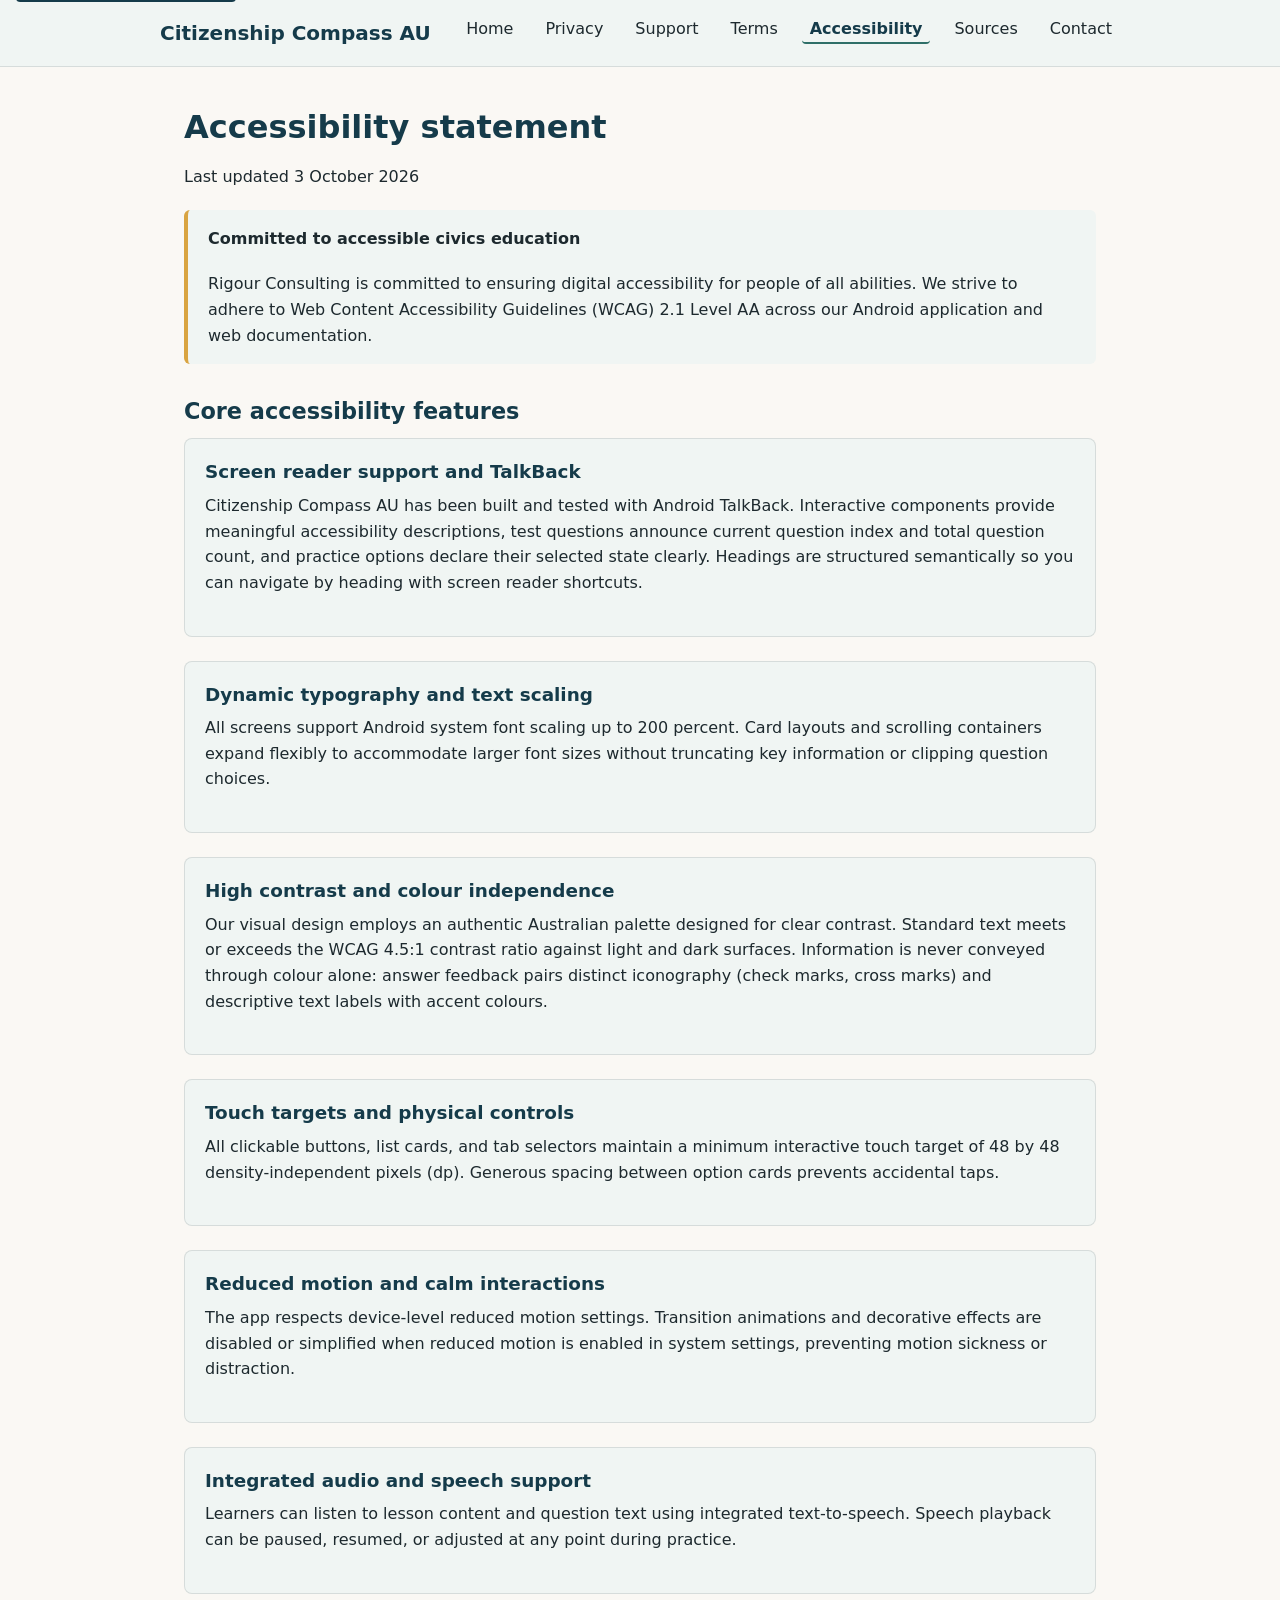
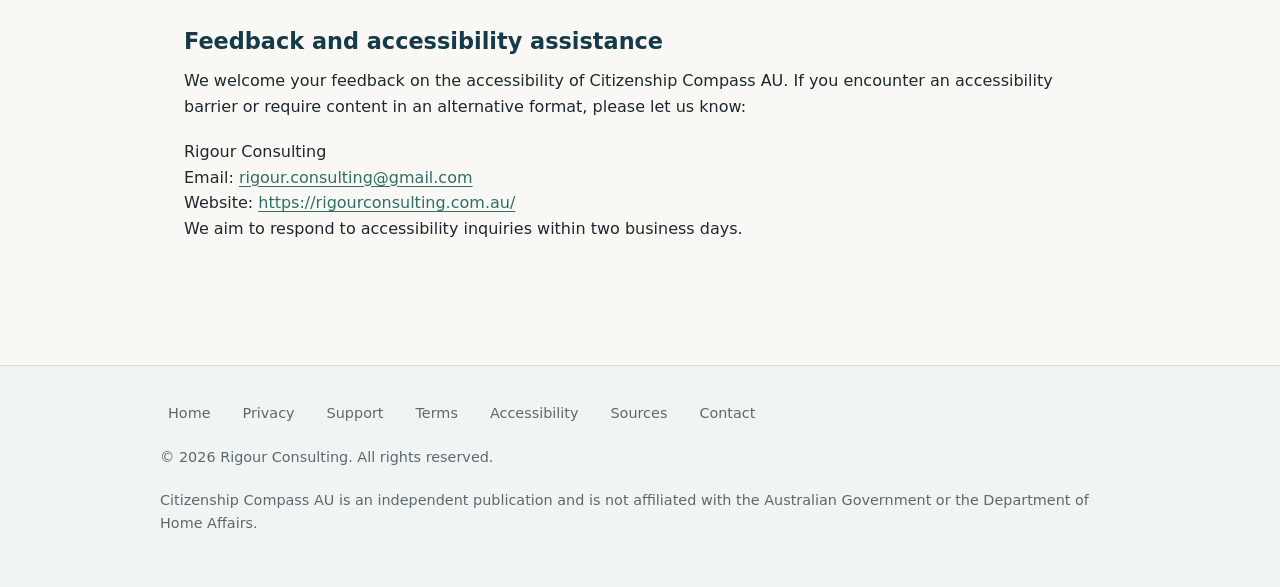
==== accessibility/index.html @ 181355ba "Initial release of Citizenship Compass AU public pages" ====
<!DOCTYPE html>
<html lang="en-AU">
<head>
  <meta charset="utf-8">
  <meta name="viewport" content="width=device-width, initial-scale=1.0">
  <meta name="description" content="Accessibility statement and conformance details for Citizenship Compass AU.">
  <title>Accessibility statement | Citizenship Compass AU</title>
  <link rel="stylesheet" href="../assets/site.css">
</head>
<body>
  <a href="#main-content" class="skip-link">Skip to main content</a>
  
  <header>
    <div class="nav-container">
      <a href="../index.html" class="brand" aria-label="Citizenship Compass AU home">
        <span>Citizenship Compass AU</span>
      </a>
      <nav aria-label="Primary navigation">
        <ul>
          <li><a href="../index.html">Home</a></li>
          <li><a href="../privacy/">Privacy</a></li>
          <li><a href="../support/">Support</a></li>
          <li><a href="../terms/">Terms</a></li>
          <li><a href="../accessibility/" aria-current="page">Accessibility</a></li>
          <li><a href="../sources/">Sources</a></li>
          <li><a href="../contact/">Contact</a></li>
        </ul>
      </nav>
    </div>
  </header>

  <main id="main-content">
    <h1>Accessibility statement</h1>
    <p>Last updated 3 October 2026</p>

    <div class="notice-banner" role="region" aria-label="Accessibility commitment">
      <p><strong>Committed to accessible civics education</strong></p>
      <p>Rigour Consulting is committed to ensuring digital accessibility for people of all abilities. We strive to adhere to Web Content Accessibility Guidelines (WCAG) 2.1 Level AA across our Android application and web documentation.</p>
    </div>

    <h2>Core accessibility features</h2>

    <article class="card" style="margin-bottom: 1.5rem;">
      <h3>Screen reader support and TalkBack</h3>
      <p>Citizenship Compass AU has been built and tested with Android TalkBack. Interactive components provide meaningful accessibility descriptions, test questions announce current question index and total question count, and practice options declare their selected state clearly. Headings are structured semantically so you can navigate by heading with screen reader shortcuts.</p>
    </article>

    <article class="card" style="margin-bottom: 1.5rem;">
      <h3>Dynamic typography and text scaling</h3>
      <p>All screens support Android system font scaling up to 200 percent. Card layouts and scrolling containers expand flexibly to accommodate larger font sizes without truncating key information or clipping question choices.</p>
    </article>

    <article class="card" style="margin-bottom: 1.5rem;">
      <h3>High contrast and colour independence</h3>
      <p>Our visual design employs an authentic Australian palette designed for clear contrast. Standard text meets or exceeds the WCAG 4.5:1 contrast ratio against light and dark surfaces. Information is never conveyed through colour alone: answer feedback pairs distinct iconography (check marks, cross marks) and descriptive text labels with accent colours.</p>
    </article>

    <article class="card" style="margin-bottom: 1.5rem;">
      <h3>Touch targets and physical controls</h3>
      <p>All clickable buttons, list cards, and tab selectors maintain a minimum interactive touch target of 48 by 48 density-independent pixels (dp). Generous spacing between option cards prevents accidental taps.</p>
    </article>

    <article class="card" style="margin-bottom: 1.5rem;">
      <h3>Reduced motion and calm interactions</h3>
      <p>The app respects device-level reduced motion settings. Transition animations and decorative effects are disabled or simplified when reduced motion is enabled in system settings, preventing motion sickness or distraction.</p>
    </article>

    <article class="card" style="margin-bottom: 1.5rem;">
      <h3>Integrated audio and speech support</h3>
      <p>Learners can listen to lesson content and question text using integrated text-to-speech. Speech playback can be paused, resumed, or adjusted at any point during practice.</p>
    </article>

    <h2>Feedback and accessibility assistance</h2>
    <p>We welcome your feedback on the accessibility of Citizenship Compass AU. If you encounter an accessibility barrier or require content in an alternative format, please let us know:</p>
    <p>
      Rigour Consulting<br>
      Email: <a href="mailto:rigour.consulting@gmail.com">rigour.consulting@gmail.com</a><br>
      Website: <a href="https://rigourconsulting.com.au/">https://rigourconsulting.com.au/</a><br>
      We aim to respond to accessibility inquiries within two business days.
    </p>
  </main>

  <footer>
    <div class="footer-container">
      <nav class="footer-nav" aria-label="Footer navigation">
        <a href="../index.html">Home</a>
        <a href="../privacy/">Privacy</a>
        <a href="../support/">Support</a>
        <a href="../terms/">Terms</a>
        <a href="../accessibility/">Accessibility</a>
        <a href="../sources/">Sources</a>
        <a href="../contact/">Contact</a>
      </nav>
      <p>&copy; 2026 Rigour Consulting. All rights reserved.</p>
      <p>Citizenship Compass AU is an independent publication and is not affiliated with the Australian Government or the Department of Home Affairs.</p>
    </div>
  </footer>
</body>
</html>
---- assets/site.css ----
:root {
  --harbour: #153B4A;
  --eucalyptus: #2F6F68;
  --wattle: #D9A441;
  --canvas: #FAF8F4;
  --soft-surface: #F0F5F3;
  --ink: #1D292E;
  --muted: #5B696F;
  --success: #2B6E4F;
  --error: #B3261E;
  --clay: #C96D50;
  --border: rgba(29, 41, 46, 0.12);
  --focus-ring: #153B4A;
}

@media (prefers-color-scheme: dark) {
  :root {
    --canvas: #0F1F26;
    --soft-surface: #172A32;
    --ink: #E5ECE9;
    --muted: #95A5AC;
    --border: rgba(229, 236, 233, 0.15);
    --focus-ring: #D9A441;
  }
}

*, *::before, *::after {
  box-sizing: border-box;
}

body {
  margin: 0;
  padding: 0;
  font-family: system-ui, -apple-system, BlinkMacSystemFont, "Segoe UI", Roboto, "Helvetica Neue", Arial, sans-serif;
  font-size: 1rem;
  line-height: 1.6;
  color: var(--ink);
  background-color: var(--canvas);
}

.skip-link {
  position: absolute;
  top: -40px;
  left: 1rem;
  background: var(--harbour);
  color: #FFFFFF;
  padding: 0.5rem 1rem;
  border-radius: 4px;
  z-index: 1000;
  text-decoration: none;
  font-weight: 600;
  transition: top 0.2s ease;
}

.skip-link:focus {
  top: 1rem;
}

header {
  background-color: var(--soft-surface);
  border-bottom: 1px solid var(--border);
  padding: 1rem 1.5rem;
}

.nav-container {
  max-width: 960px;
  margin: 0 auto;
  display: flex;
  flex-wrap: wrap;
  justify-content: space-between;
  align-items: center;
  gap: 1rem;
}

.brand {
  font-size: 1.25rem;
  font-weight: 700;
  color: var(--harbour);
  text-decoration: none;
  display: flex;
  align-items: center;
  gap: 0.5rem;
}

@media (prefers-color-scheme: dark) {
  .brand {
    color: var(--ink);
  }
}

nav ul {
  list-style: none;
  margin: 0;
  padding: 0;
  display: flex;
  flex-wrap: wrap;
  gap: 1rem;
}

nav a {
  color: var(--ink);
  text-decoration: none;
  font-weight: 500;
  padding: 0.25rem 0.5rem;
  border-radius: 4px;
}

nav a:hover, nav a:focus {
  color: var(--eucalyptus);
  background-color: rgba(47, 111, 104, 0.08);
  outline: 2px solid var(--focus-ring);
}

nav a[aria-current="page"] {
  color: var(--harbour);
  font-weight: 700;
  border-bottom: 2px solid var(--eucalyptus);
}

@media (prefers-color-scheme: dark) {
  nav a[aria-current="page"] {
    color: var(--wattle);
  }
}

main {
  max-width: 960px;
  margin: 0 auto;
  padding: 2.5rem 1.5rem;
}

h1 {
  font-size: 2rem;
  line-height: 1.3;
  color: var(--harbour);
  margin-top: 0;
  margin-bottom: 1rem;
}

@media (prefers-color-scheme: dark) {
  h1 {
    color: var(--ink);
  }
}

h2 {
  font-size: 1.4rem;
  line-height: 1.35;
  color: var(--harbour);
  margin-top: 2rem;
  margin-bottom: 0.75rem;
}

@media (prefers-color-scheme: dark) {
  h2 {
    color: var(--ink);
  }
}

h3 {
  font-size: 1.15rem;
  line-height: 1.4;
  margin-top: 1.5rem;
  margin-bottom: 0.5rem;
}

p, ul, ol {
  margin-top: 0;
  margin-bottom: 1.25rem;
}

ul, ol {
  padding-left: 1.5rem;
}

li {
  margin-bottom: 0.5rem;
}

a {
  color: var(--eucalyptus);
  text-decoration: underline;
  text-underline-offset: 3px;
}

a:hover, a:focus {
  color: var(--harbour);
  outline: 2px solid var(--focus-ring);
}

@media (prefers-color-scheme: dark) {
  a {
    color: #4DB3A6;
  }
  a:hover, a:focus {
    color: var(--wattle);
  }
}

.notice-banner {
  background-color: var(--soft-surface);
  border-left: 4px solid var(--wattle);
  border-radius: 6px;
  padding: 1rem 1.25rem;
  margin-bottom: 2rem;
}

.notice-banner p:last-child {
  margin-bottom: 0;
}

.card-grid {
  display: grid;
  grid-template-columns: repeat(auto-fit, minmax(280px, 1fr));
  gap: 1.25rem;
  margin: 1.5rem 0;
}

.card {
  background-color: var(--soft-surface);
  border: 1px solid var(--border);
  border-radius: 8px;
  padding: 1.25rem;
}

.card h3 {
  margin-top: 0;
  color: var(--harbour);
}

@media (prefers-color-scheme: dark) {
  .card h3 {
    color: var(--ink);
  }
}

.meta-pill {
  display: inline-block;
  background-color: rgba(47, 111, 104, 0.12);
  color: var(--eucalyptus);
  padding: 0.2rem 0.6rem;
  border-radius: 12px;
  font-size: 0.85rem;
  font-weight: 600;
  margin-bottom: 0.75rem;
}

@media (prefers-color-scheme: dark) {
  .meta-pill {
    background-color: rgba(77, 179, 166, 0.2);
    color: #4DB3A6;
  }
}

footer {
  background-color: var(--soft-surface);
  border-top: 1px solid var(--border);
  padding: 2rem 1.5rem;
  margin-top: 4rem;
  font-size: 0.9rem;
  color: var(--muted);
}

.footer-container {
  max-width: 960px;
  margin: 0 auto;
}

.footer-nav {
  display: flex;
  flex-wrap: wrap;
  gap: 1rem;
  margin-bottom: 1rem;
}

.footer-nav a {
  color: var(--muted);
  text-decoration: none;
}

.footer-nav a:hover, .footer-nav a:focus {
  color: var(--ink);
  text-decoration: underline;
}

@media (prefers-reduced-motion: reduce) {
  *, *::before, *::after {
    animation-duration: 0.01ms !important;
    animation-iteration-count: 1 !important;
    transition-duration: 0.01ms !important;
    scroll-behavior: auto !important;
  }
}
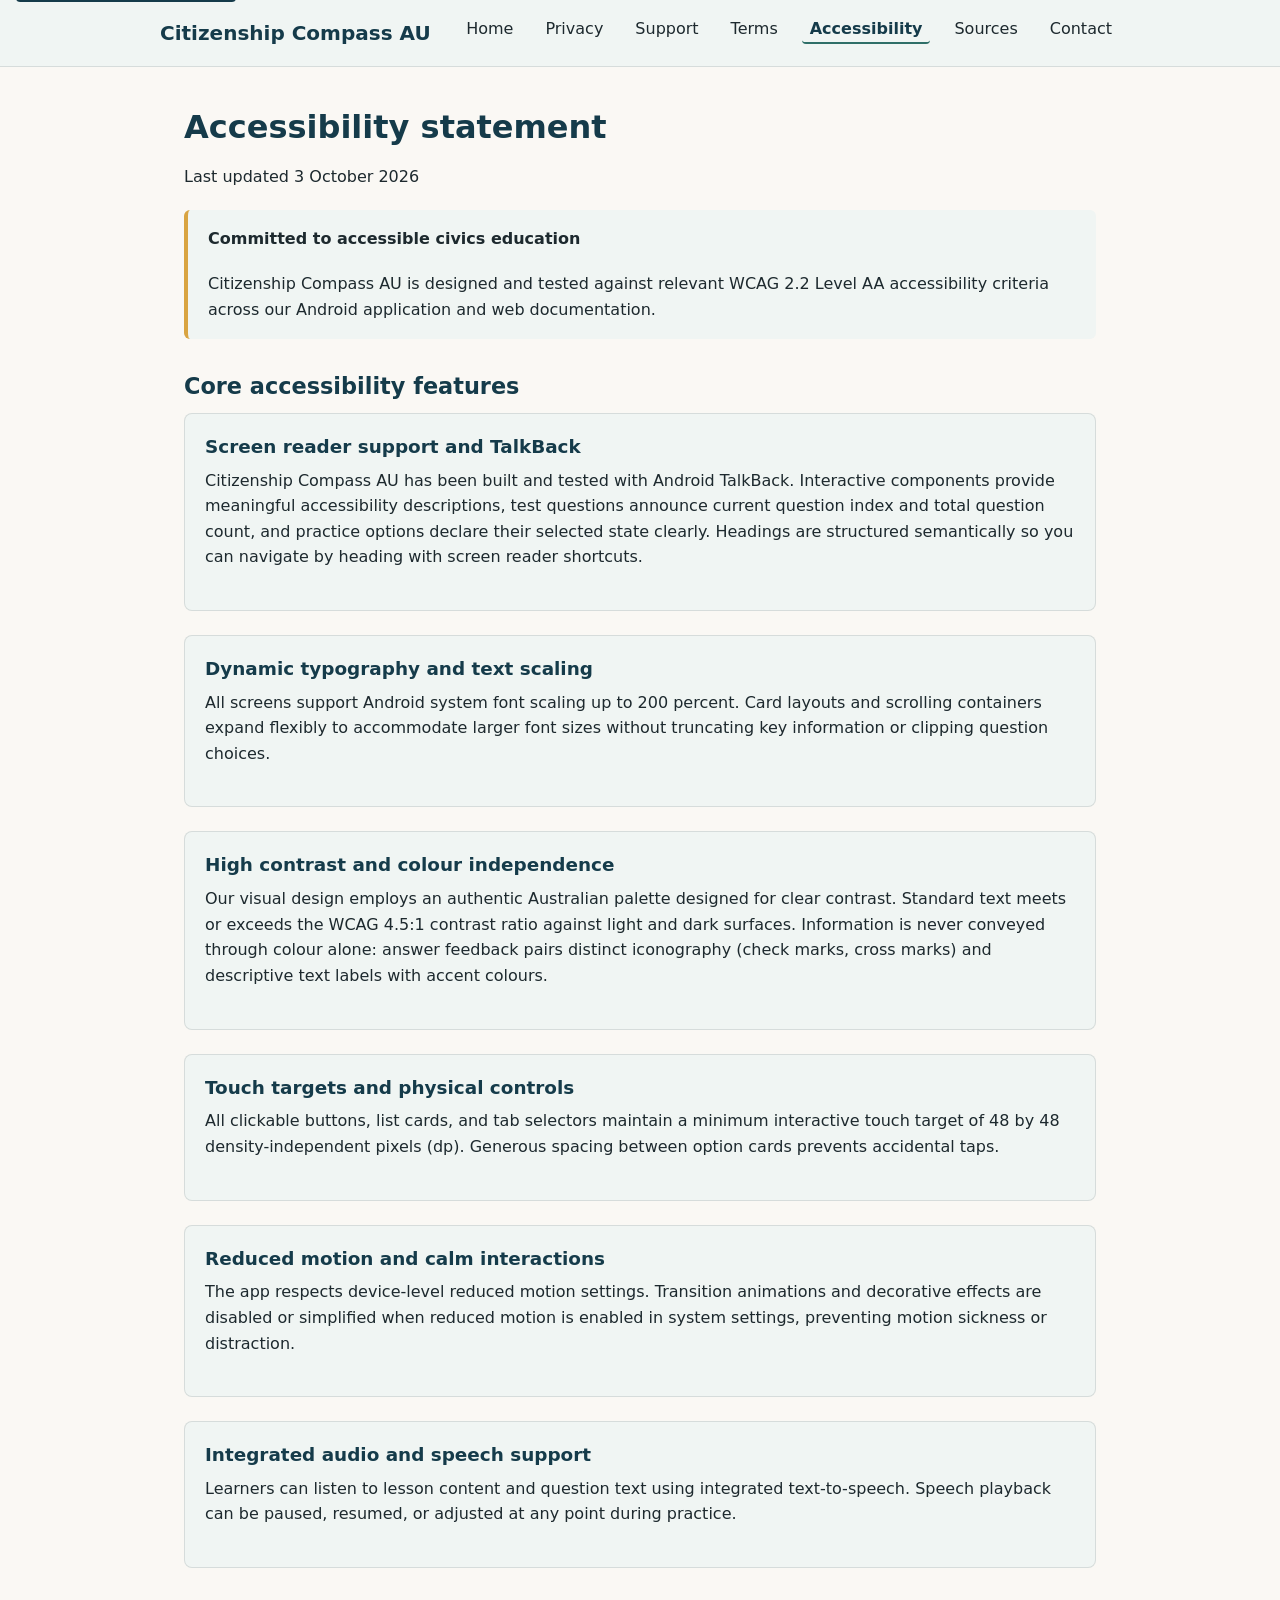
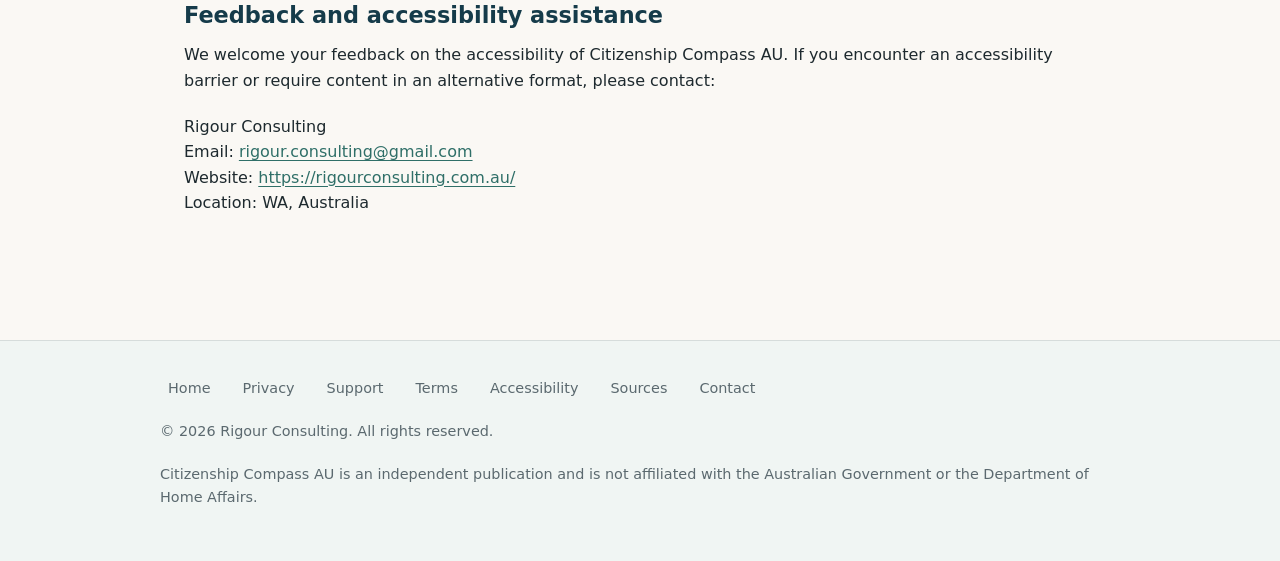
==== commit dc97f477: "Reconcile commercial model, licensing, accessibility and contact standards" ====
--- a/accessibility/index.html
+++ b/accessibility/index.html
@@ -35,7 +35,7 @@
 
     <div class="notice-banner" role="region" aria-label="Accessibility commitment">
       <p><strong>Committed to accessible civics education</strong></p>
-      <p>Rigour Consulting is committed to ensuring digital accessibility for people of all abilities. We strive to adhere to Web Content Accessibility Guidelines (WCAG) 2.1 Level AA across our Android application and web documentation.</p>
+      <p>Citizenship Compass AU is designed and tested against relevant WCAG 2.2 Level AA accessibility criteria across our Android application and web documentation.</p>
     </div>
 
     <h2>Core accessibility features</h2>
@@ -71,12 +71,12 @@
     </article>
 
     <h2>Feedback and accessibility assistance</h2>
-    <p>We welcome your feedback on the accessibility of Citizenship Compass AU. If you encounter an accessibility barrier or require content in an alternative format, please let us know:</p>
+    <p>We welcome your feedback on the accessibility of Citizenship Compass AU. If you encounter an accessibility barrier or require content in an alternative format, please contact:</p>
     <p>
       Rigour Consulting<br>
       Email: <a href="mailto:rigour.consulting@gmail.com">rigour.consulting@gmail.com</a><br>
       Website: <a href="https://rigourconsulting.com.au/">https://rigourconsulting.com.au/</a><br>
-      We aim to respond to accessibility inquiries within two business days.
+      Location: WA, Australia
     </p>
   </main>
 
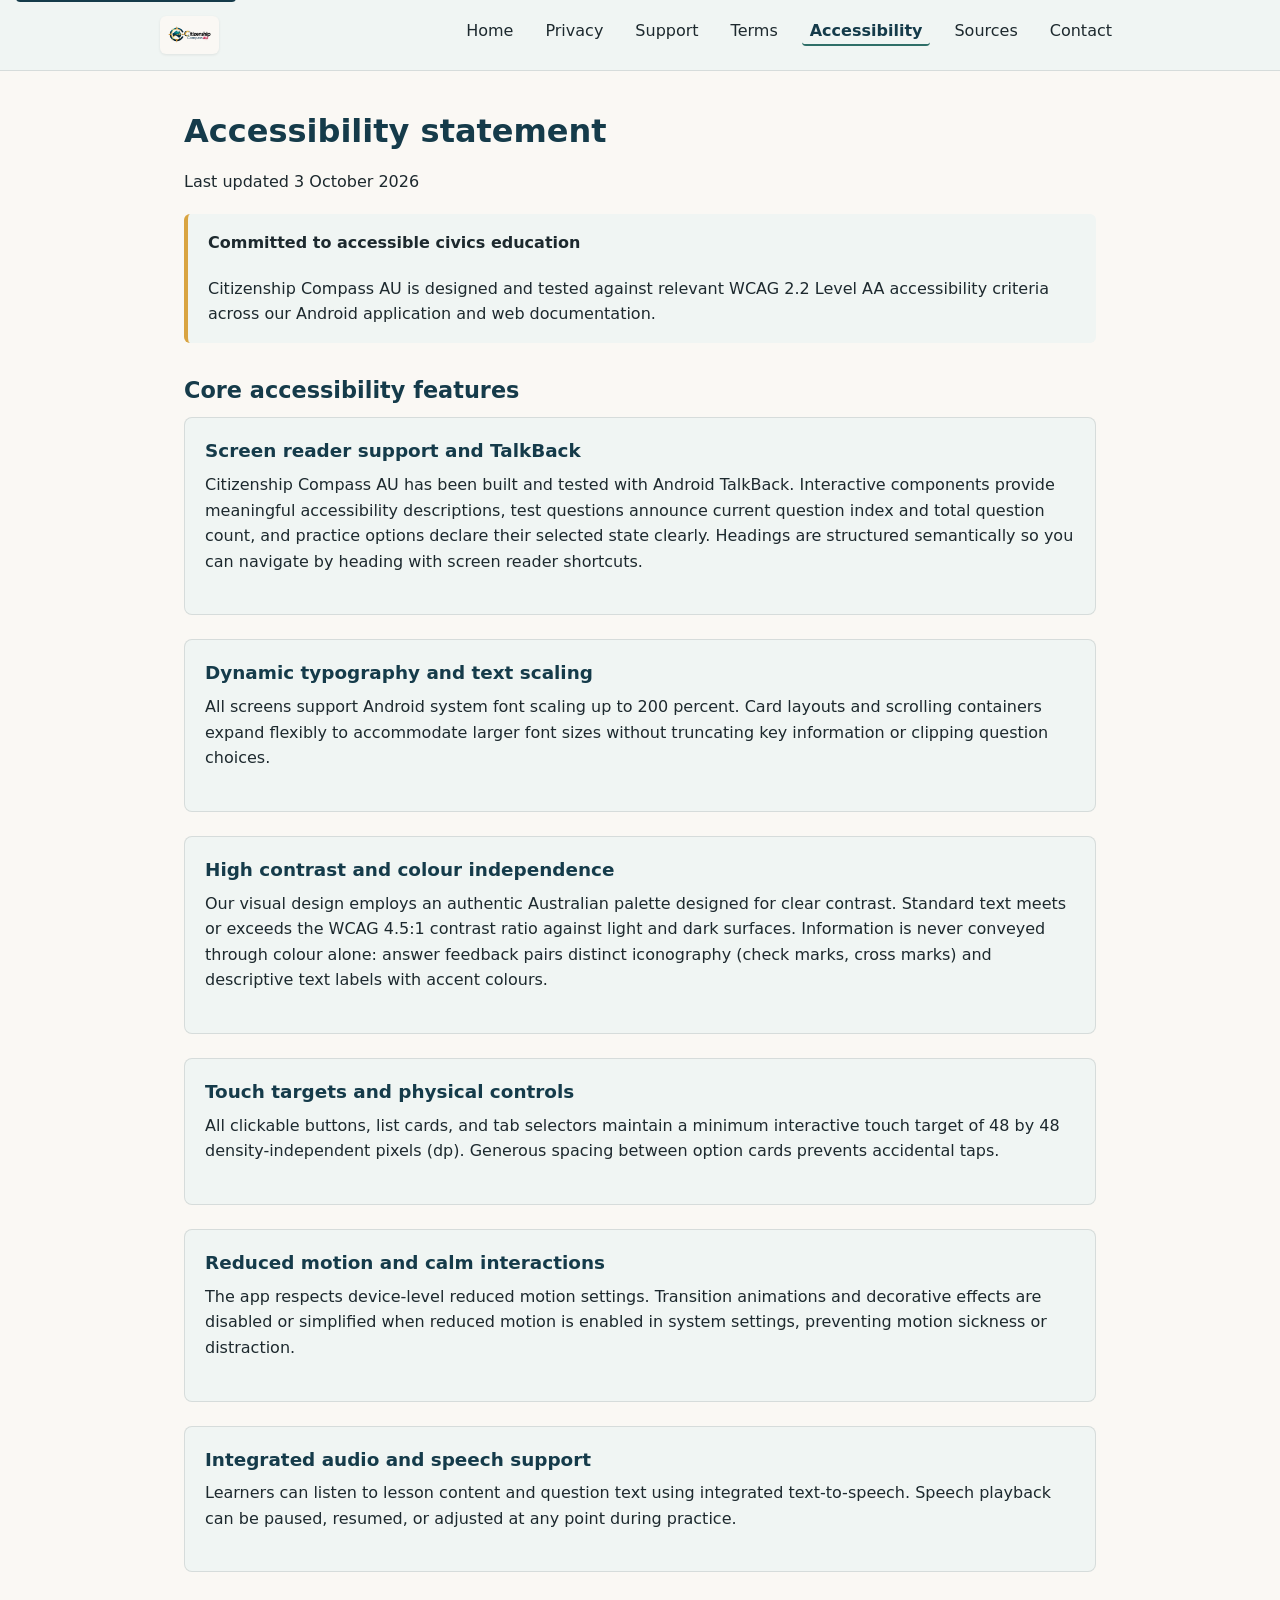
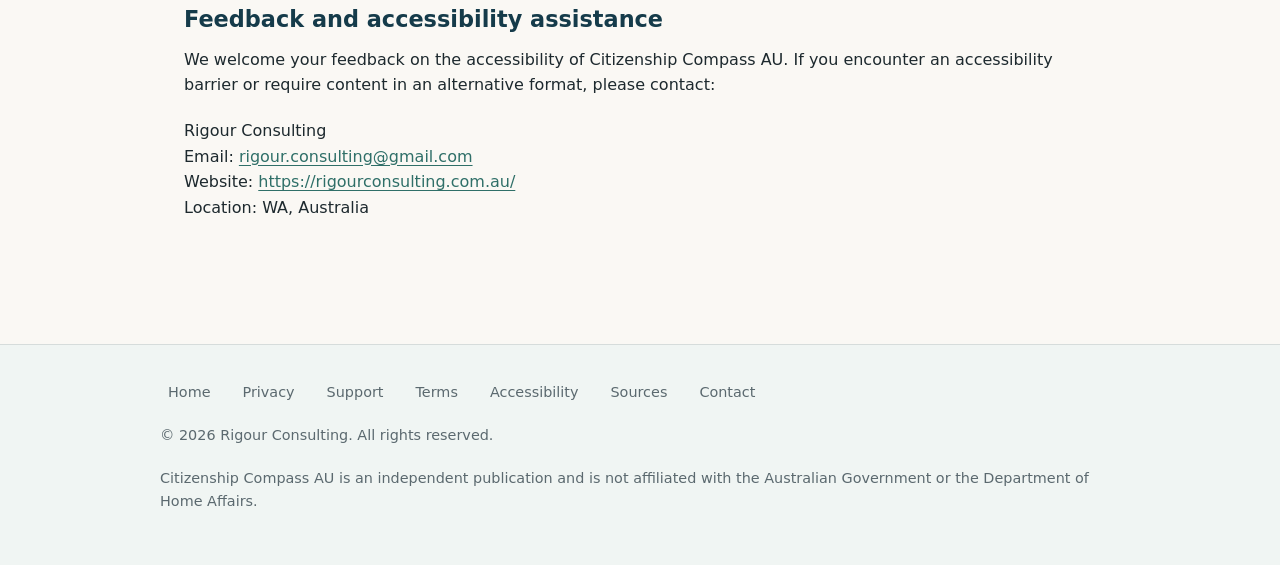
==== commit 4d5e3f3b: "Integrate approved visual identity, favicons and responsive brand masthead" ====
--- a/accessibility/index.html
+++ b/accessibility/index.html
@@ -6,6 +6,11 @@
   <meta name="description" content="Accessibility statement and conformance details for Citizenship Compass AU.">
   <title>Accessibility statement | Citizenship Compass AU</title>
   <link rel="stylesheet" href="../assets/site.css">
+  <link rel="icon" type="image/x-icon" href="../favicon.ico">
+  <link rel="icon" type="image/png" sizes="16x16" href="../favicon-16x16.png">
+  <link rel="icon" type="image/png" sizes="32x32" href="../favicon-32x32.png">
+  <link rel="icon" type="image/png" sizes="48x48" href="../favicon-48x48.png">
+  <link rel="apple-touch-icon" sizes="180x180" href="../apple-touch-icon.png">
 </head>
 <body>
   <a href="#main-content" class="skip-link">Skip to main content</a>
@@ -13,7 +18,9 @@
   <header>
     <div class="nav-container">
       <a href="../index.html" class="brand" aria-label="Citizenship Compass AU home">
-        <span>Citizenship Compass AU</span>
+        <img src="../assets/brand/ccau_brand_emblem_96.png" alt="" class="brand-emblem-img" width="36" height="36">
+        <img src="../assets/brand/ccau_brand_wordmark_horizontal.png" alt="" class="brand-wordmark-img" width="220" height="44">
+        <span class="brand-text">Citizenship Compass AU</span>
       </a>
       <nav aria-label="Primary navigation">
         <ul>
--- a/assets/site.css
+++ b/assets/site.css
@@ -291,3 +291,69 @@
     scroll-behavior: auto !important;
   }
 }
+
+/* Approved brand asset integration */
+.brand {
+  font-size: 1.15rem;
+  font-weight: 700;
+  color: var(--harbour);
+  text-decoration: none;
+  display: flex;
+  align-items: center;
+  gap: 0.6rem;
+}
+
+.brand-emblem-img {
+  width: 36px;
+  height: 36px;
+  object-fit: contain;
+  display: block;
+}
+
+.brand-wordmark-img {
+  height: 38px;
+  width: auto;
+  object-fit: contain;
+  display: none;
+}
+
+@media (min-width: 641px) {
+  .brand-wordmark-img {
+    display: block;
+    background: #FAF8F4;
+    padding: 3px 8px;
+    border-radius: 6px;
+    box-shadow: 0 1px 3px rgba(0, 0, 0, 0.08);
+  }
+  .brand-emblem-img {
+    display: none;
+  }
+  .brand-text {
+    display: none;
+  }
+}
+
+@media (max-width: 640px) {
+  .brand-wordmark-img {
+    display: none;
+  }
+  .brand-emblem-img {
+    display: block;
+  }
+  .brand-text {
+    display: inline;
+  }
+}
+
+.hero-brand {
+  margin: 1.5rem 0 1rem 0;
+  display: flex;
+  justify-content: flex-start;
+}
+
+.hero-brand-img {
+  width: 140px;
+  height: 140px;
+  object-fit: contain;
+  border-radius: 12px;
+}
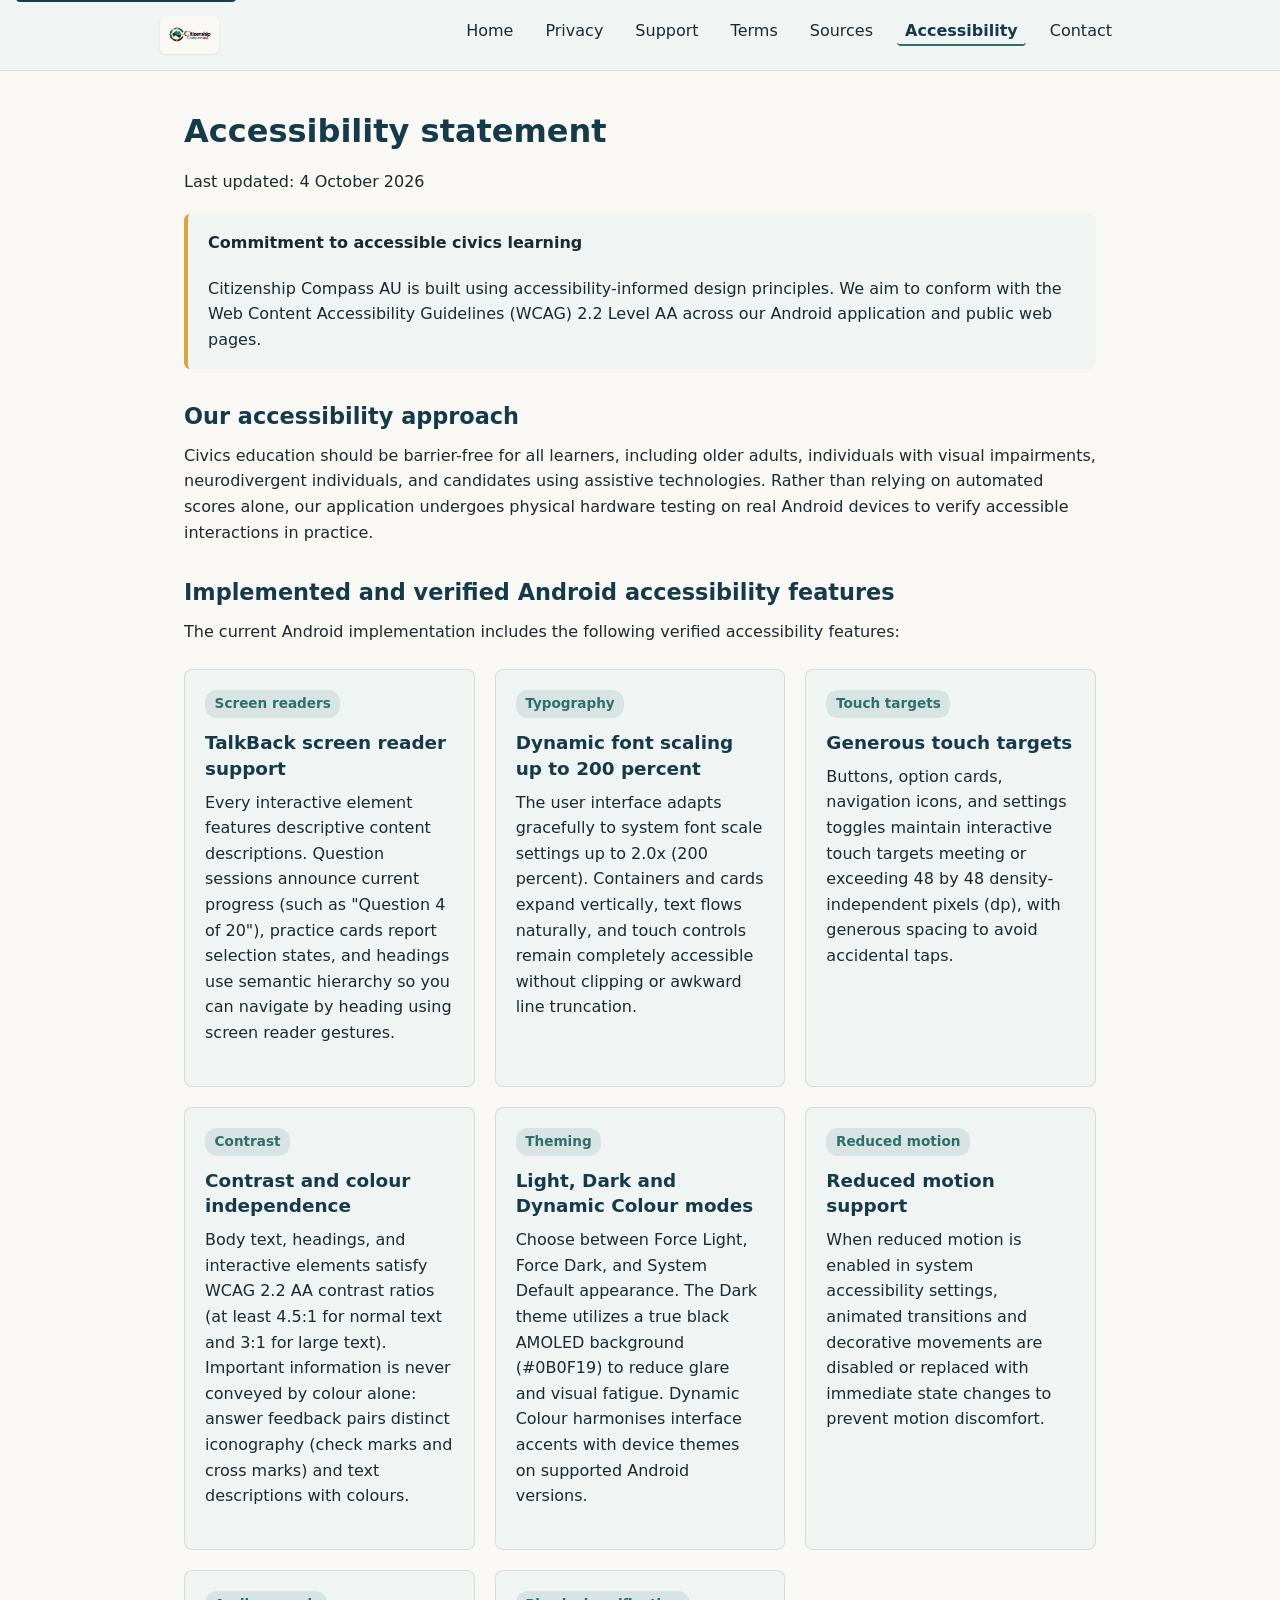
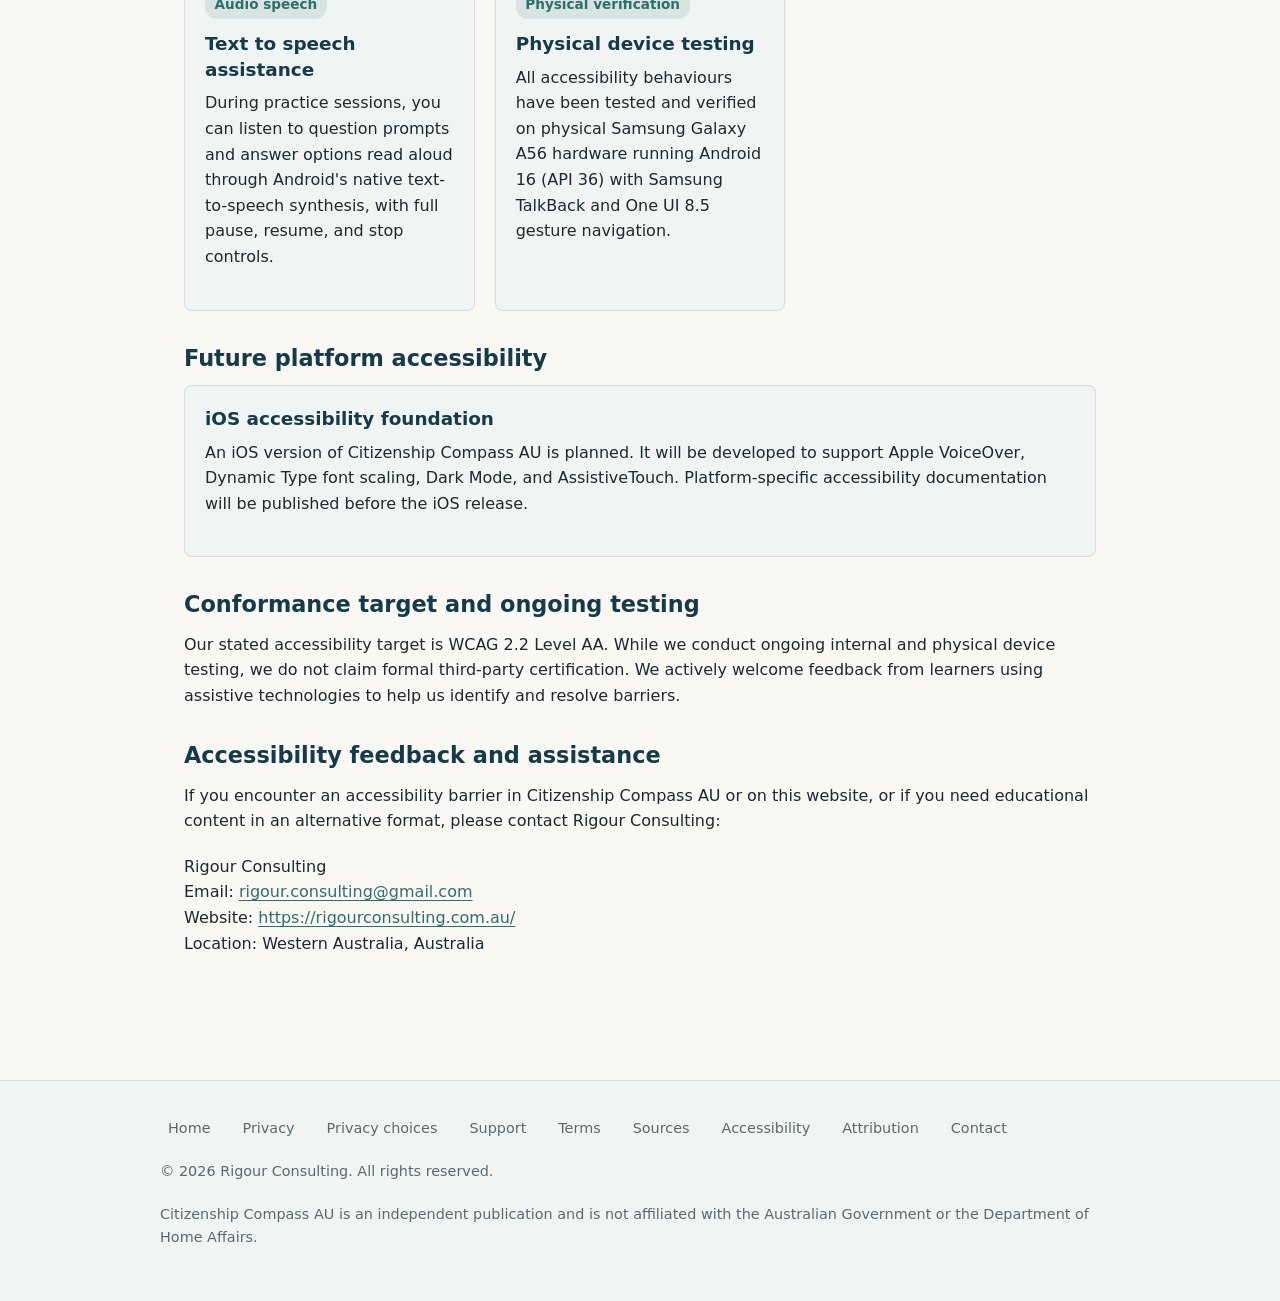
==== commit e615d3aa: "feat: finalise cross-store public website with 9 permanent routes Complete and deploy the public web" ====
--- a/accessibility/index.html
+++ b/accessibility/index.html
@@ -4,6 +4,13 @@
   <meta charset="utf-8">
   <meta name="viewport" content="width=device-width, initial-scale=1.0">
   <meta name="description" content="Accessibility statement and conformance details for Citizenship Compass AU.">
+  <link rel="canonical" href="https://rigourconsulting.github.io/citizenship-compass-au-pages/accessibility/">
+  <meta property="og:type" content="article">
+  <meta property="og:title" content="Accessibility statement | Citizenship Compass AU">
+  <meta property="og:description" content="Accessibility features, TalkBack compatibility, dynamic font scaling and physical verification details for Citizenship Compass AU.">
+  <meta property="og:url" content="https://rigourconsulting.github.io/citizenship-compass-au-pages/accessibility/">
+  <meta property="og:image" content="https://rigourconsulting.github.io/citizenship-compass-au-pages/assets/brand/android-chrome-512x512.png">
+  <meta name="theme-color" content="#153B4A">
   <title>Accessibility statement | Citizenship Compass AU</title>
   <link rel="stylesheet" href="../assets/site.css">
   <link rel="icon" type="image/x-icon" href="../favicon.ico">
@@ -28,8 +35,8 @@
           <li><a href="../privacy/">Privacy</a></li>
           <li><a href="../support/">Support</a></li>
           <li><a href="../terms/">Terms</a></li>
+          <li><a href="../sources/">Sources</a></li>
           <li><a href="../accessibility/" aria-current="page">Accessibility</a></li>
-          <li><a href="../sources/">Sources</a></li>
           <li><a href="../contact/">Contact</a></li>
         </ul>
       </nav>
@@ -38,53 +45,96 @@
 
   <main id="main-content">
     <h1>Accessibility statement</h1>
-    <p>Last updated 3 October 2026</p>
+    <p>Last updated: 4 October 2026</p>
 
-    <div class="notice-banner" role="region" aria-label="Accessibility commitment">
-      <p><strong>Committed to accessible civics education</strong></p>
-      <p>Citizenship Compass AU is designed and tested against relevant WCAG 2.2 Level AA accessibility criteria across our Android application and web documentation.</p>
+    <div class="notice-banner" role="region" aria-label="Accessibility commitment notice">
+      <p><strong>Commitment to accessible civics learning</strong></p>
+      <p>Citizenship Compass AU is built using accessibility-informed design principles. We aim to conform with the Web Content Accessibility Guidelines (WCAG) 2.2 Level AA across our Android application and public web pages.</p>
     </div>
 
-    <h2>Core accessibility features</h2>
+    <section aria-labelledby="section-principles">
+      <h2 id="section-principles">Our accessibility approach</h2>
+      <p>Civics education should be barrier-free for all learners, including older adults, individuals with visual impairments, neurodivergent individuals, and candidates using assistive technologies. Rather than relying on automated scores alone, our application undergoes physical hardware testing on real Android devices to verify accessible interactions in practice.</p>
+    </section>
 
-    <article class="card" style="margin-bottom: 1.5rem;">
-      <h3>Screen reader support and TalkBack</h3>
-      <p>Citizenship Compass AU has been built and tested with Android TalkBack. Interactive components provide meaningful accessibility descriptions, test questions announce current question index and total question count, and practice options declare their selected state clearly. Headings are structured semantically so you can navigate by heading with screen reader shortcuts.</p>
-    </article>
+    <section aria-labelledby="section-android-features">
+      <h2 id="section-android-features">Implemented and verified Android accessibility features</h2>
+      <p>The current Android implementation includes the following verified accessibility features:</p>
 
-    <article class="card" style="margin-bottom: 1.5rem;">
-      <h3>Dynamic typography and text scaling</h3>
-      <p>All screens support Android system font scaling up to 200 percent. Card layouts and scrolling containers expand flexibly to accommodate larger font sizes without truncating key information or clipping question choices.</p>
-    </article>
+      <div class="card-grid">
+        <article class="card">
+          <span class="meta-pill">Screen readers</span>
+          <h3>TalkBack screen reader support</h3>
+          <p>Every interactive element features descriptive content descriptions. Question sessions announce current progress (such as "Question 4 of 20"), practice cards report selection states, and headings use semantic hierarchy so you can navigate by heading using screen reader gestures.</p>
+        </article>
 
-    <article class="card" style="margin-bottom: 1.5rem;">
-      <h3>High contrast and colour independence</h3>
-      <p>Our visual design employs an authentic Australian palette designed for clear contrast. Standard text meets or exceeds the WCAG 4.5:1 contrast ratio against light and dark surfaces. Information is never conveyed through colour alone: answer feedback pairs distinct iconography (check marks, cross marks) and descriptive text labels with accent colours.</p>
-    </article>
+        <article class="card">
+          <span class="meta-pill">Typography</span>
+          <h3>Dynamic font scaling up to 200 percent</h3>
+          <p>The user interface adapts gracefully to system font scale settings up to 2.0x (200 percent). Containers and cards expand vertically, text flows naturally, and touch controls remain completely accessible without clipping or awkward line truncation.</p>
+        </article>
 
-    <article class="card" style="margin-bottom: 1.5rem;">
-      <h3>Touch targets and physical controls</h3>
-      <p>All clickable buttons, list cards, and tab selectors maintain a minimum interactive touch target of 48 by 48 density-independent pixels (dp). Generous spacing between option cards prevents accidental taps.</p>
-    </article>
+        <article class="card">
+          <span class="meta-pill">Touch targets</span>
+          <h3>Generous touch targets</h3>
+          <p>Buttons, option cards, navigation icons, and settings toggles maintain interactive touch targets meeting or exceeding 48 by 48 density-independent pixels (dp), with generous spacing to avoid accidental taps.</p>
+        </article>
 
-    <article class="card" style="margin-bottom: 1.5rem;">
-      <h3>Reduced motion and calm interactions</h3>
-      <p>The app respects device-level reduced motion settings. Transition animations and decorative effects are disabled or simplified when reduced motion is enabled in system settings, preventing motion sickness or distraction.</p>
-    </article>
+        <article class="card">
+          <span class="meta-pill">Contrast</span>
+          <h3>Contrast and colour independence</h3>
+          <p>Body text, headings, and interactive elements satisfy WCAG 2.2 AA contrast ratios (at least 4.5:1 for normal text and 3:1 for large text). Important information is never conveyed by colour alone: answer feedback pairs distinct iconography (check marks and cross marks) and text descriptions with colours.</p>
+        </article>
 
-    <article class="card" style="margin-bottom: 1.5rem;">
-      <h3>Integrated audio and speech support</h3>
-      <p>Learners can listen to lesson content and question text using integrated text-to-speech. Speech playback can be paused, resumed, or adjusted at any point during practice.</p>
-    </article>
+        <article class="card">
+          <span class="meta-pill">Theming</span>
+          <h3>Light, Dark and Dynamic Colour modes</h3>
+          <p>Choose between Force Light, Force Dark, and System Default appearance. The Dark theme utilizes a true black AMOLED background (#0B0F19) to reduce glare and visual fatigue. Dynamic Colour harmonises interface accents with device themes on supported Android versions.</p>
+        </article>
 
-    <h2>Feedback and accessibility assistance</h2>
-    <p>We welcome your feedback on the accessibility of Citizenship Compass AU. If you encounter an accessibility barrier or require content in an alternative format, please contact:</p>
-    <p>
-      Rigour Consulting<br>
-      Email: <a href="mailto:rigour.consulting@gmail.com">rigour.consulting@gmail.com</a><br>
-      Website: <a href="https://rigourconsulting.com.au/">https://rigourconsulting.com.au/</a><br>
-      Location: WA, Australia
-    </p>
+        <article class="card">
+          <span class="meta-pill">Reduced motion</span>
+          <h3>Reduced motion support</h3>
+          <p>When reduced motion is enabled in system accessibility settings, animated transitions and decorative movements are disabled or replaced with immediate state changes to prevent motion discomfort.</p>
+        </article>
+
+        <article class="card">
+          <span class="meta-pill">Audio speech</span>
+          <h3>Text to speech assistance</h3>
+          <p>During practice sessions, you can listen to question prompts and answer options read aloud through Android's native text-to-speech synthesis, with full pause, resume, and stop controls.</p>
+        </article>
+
+        <article class="card">
+          <span class="meta-pill">Physical verification</span>
+          <h3>Physical device testing</h3>
+          <p>All accessibility behaviours have been tested and verified on physical Samsung Galaxy A56 hardware running Android 16 (API 36) with Samsung TalkBack and One UI 8.5 gesture navigation.</p>
+        </article>
+      </div>
+    </section>
+
+    <section aria-labelledby="section-future-platforms-accessibility">
+      <h2 id="section-future-platforms-accessibility">Future platform accessibility</h2>
+      <div class="card">
+        <h3>iOS accessibility foundation</h3>
+        <p>An iOS version of Citizenship Compass AU is planned. It will be developed to support Apple VoiceOver, Dynamic Type font scaling, Dark Mode, and AssistiveTouch. Platform-specific accessibility documentation will be published before the iOS release.</p>
+      </div>
+    </section>
+
+    <section aria-labelledby="section-standards">
+      <h2 id="section-standards">Conformance target and ongoing testing</h2>
+      <p>Our stated accessibility target is WCAG 2.2 Level AA. While we conduct ongoing internal and physical device testing, we do not claim formal third-party certification. We actively welcome feedback from learners using assistive technologies to help us identify and resolve barriers.</p>
+    </section>
+
+    <section aria-labelledby="section-feedback">
+      <h2 id="section-feedback">Accessibility feedback and assistance</h2>
+      <p>If you encounter an accessibility barrier in Citizenship Compass AU or on this website, or if you need educational content in an alternative format, please contact Rigour Consulting:</p>
+      <p>
+        Rigour Consulting<br>
+        Email: <a href="mailto:rigour.consulting@gmail.com">rigour.consulting@gmail.com</a><br>
+        Website: <a href="https://rigourconsulting.com.au/" target="_blank" rel="noopener noreferrer">https://rigourconsulting.com.au/</a><br>
+        Location: Western Australia, Australia
+      </p>
+    </section>
   </main>
 
   <footer>
@@ -92,10 +142,12 @@
       <nav class="footer-nav" aria-label="Footer navigation">
         <a href="../index.html">Home</a>
         <a href="../privacy/">Privacy</a>
+        <a href="../privacy-choices/">Privacy choices</a>
         <a href="../support/">Support</a>
         <a href="../terms/">Terms</a>
+        <a href="../sources/">Sources</a>
         <a href="../accessibility/">Accessibility</a>
-        <a href="../sources/">Sources</a>
+        <a href="../attribution/">Attribution</a>
         <a href="../contact/">Contact</a>
       </nav>
       <p>&copy; 2026 Rigour Consulting. All rights reserved.</p>
--- a/assets/site.css
+++ b/assets/site.css
@@ -357,3 +357,123 @@
   object-fit: contain;
   border-radius: 12px;
 }
+
+/* Data architecture and comparison tables */
+table {
+  width: 100%;
+  border-collapse: collapse;
+  margin: 1.5rem 0 2rem 0;
+  font-size: 0.95rem;
+}
+
+th, td {
+  padding: 0.75rem 1rem;
+  text-align: left;
+  border-bottom: 1px solid var(--border);
+  vertical-align: top;
+}
+
+th {
+  background-color: var(--soft-surface);
+  color: var(--harbour);
+  font-weight: 600;
+}
+
+@media (prefers-color-scheme: dark) {
+  th {
+    color: var(--ink);
+  }
+}
+
+tr:hover {
+  background-color: rgba(47, 111, 104, 0.04);
+}
+
+.table-responsive {
+  overflow-x: auto;
+  -webkit-overflow-scrolling: touch;
+  margin-bottom: 1.5rem;
+}
+
+/* Architecture and flow diagrams */
+.diagram-box {
+  background-color: var(--soft-surface);
+  border: 1px solid var(--border);
+  border-radius: 8px;
+  padding: 1.5rem;
+  margin: 1.5rem 0;
+}
+
+.diagram-grid {
+  display: grid;
+  grid-template-columns: repeat(auto-fit, minmax(220px, 1fr));
+  gap: 1rem;
+  margin-top: 1rem;
+}
+
+.diagram-item {
+  background: var(--canvas);
+  border: 1px solid var(--border);
+  border-radius: 6px;
+  padding: 1rem;
+}
+
+.diagram-item h4 {
+  margin: 0 0 0.5rem 0;
+  color: var(--harbour);
+  font-size: 1rem;
+}
+
+@media (prefers-color-scheme: dark) {
+  .diagram-item h4 {
+    color: var(--ink);
+  }
+}
+
+.diagram-item p {
+  margin-bottom: 0;
+  font-size: 0.9rem;
+}
+
+/* Platform tags */
+.platform-tag {
+  display: inline-block;
+  font-size: 0.8rem;
+  font-weight: 600;
+  padding: 0.15rem 0.5rem;
+  border-radius: 4px;
+  margin-left: 0.5rem;
+  vertical-align: middle;
+}
+
+.platform-tag.android {
+  background-color: rgba(47, 111, 104, 0.15);
+  color: var(--eucalyptus);
+}
+
+.platform-tag.future-ios {
+  background-color: rgba(217, 164, 65, 0.2);
+  color: #8C6214;
+}
+
+@media (prefers-color-scheme: dark) {
+  .platform-tag.future-ios {
+    color: var(--wattle);
+  }
+}
+
+/* Callout and highlight cards */
+.hero-tagline {
+  font-size: 1.35rem;
+  font-weight: 600;
+  color: var(--eucalyptus);
+  margin-top: 0.5rem;
+  margin-bottom: 1.25rem;
+  line-height: 1.4;
+}
+
+@media (prefers-color-scheme: dark) {
+  .hero-tagline {
+    color: #4DB3A6;
+  }
+}
